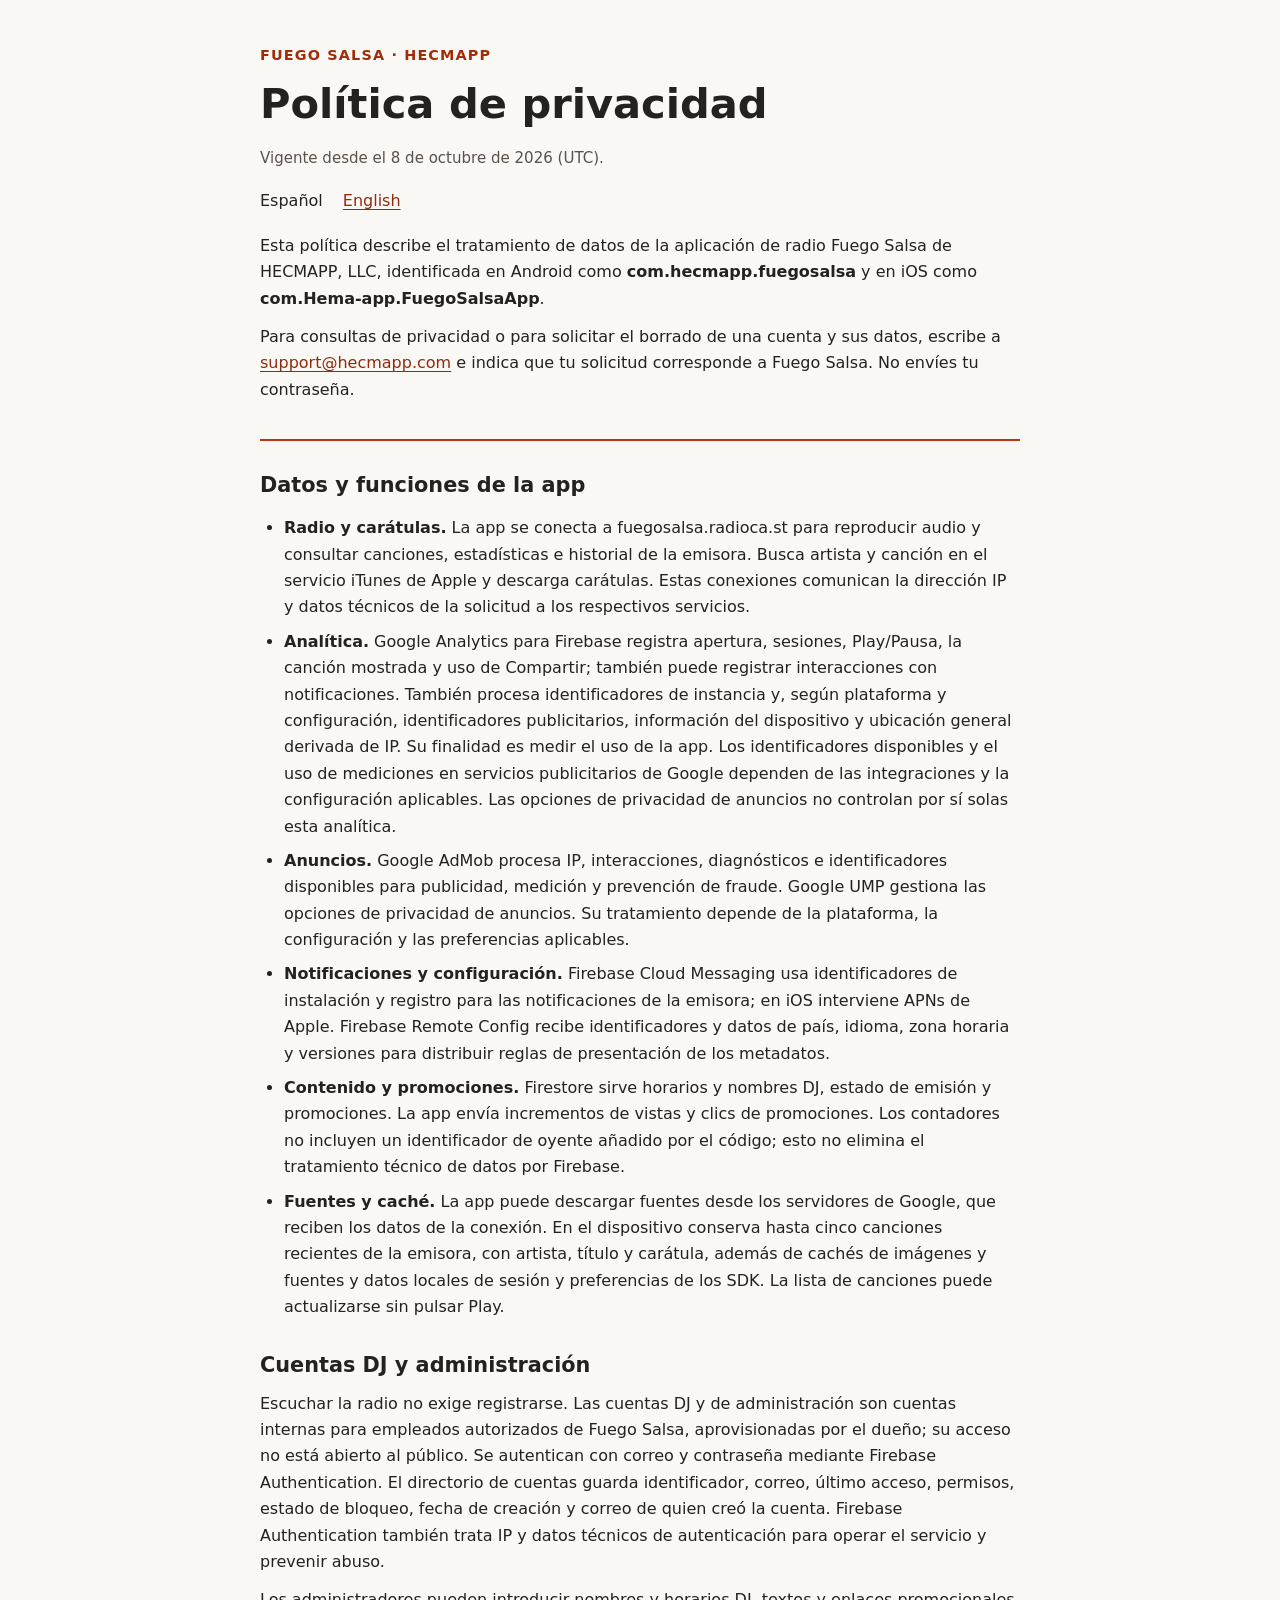
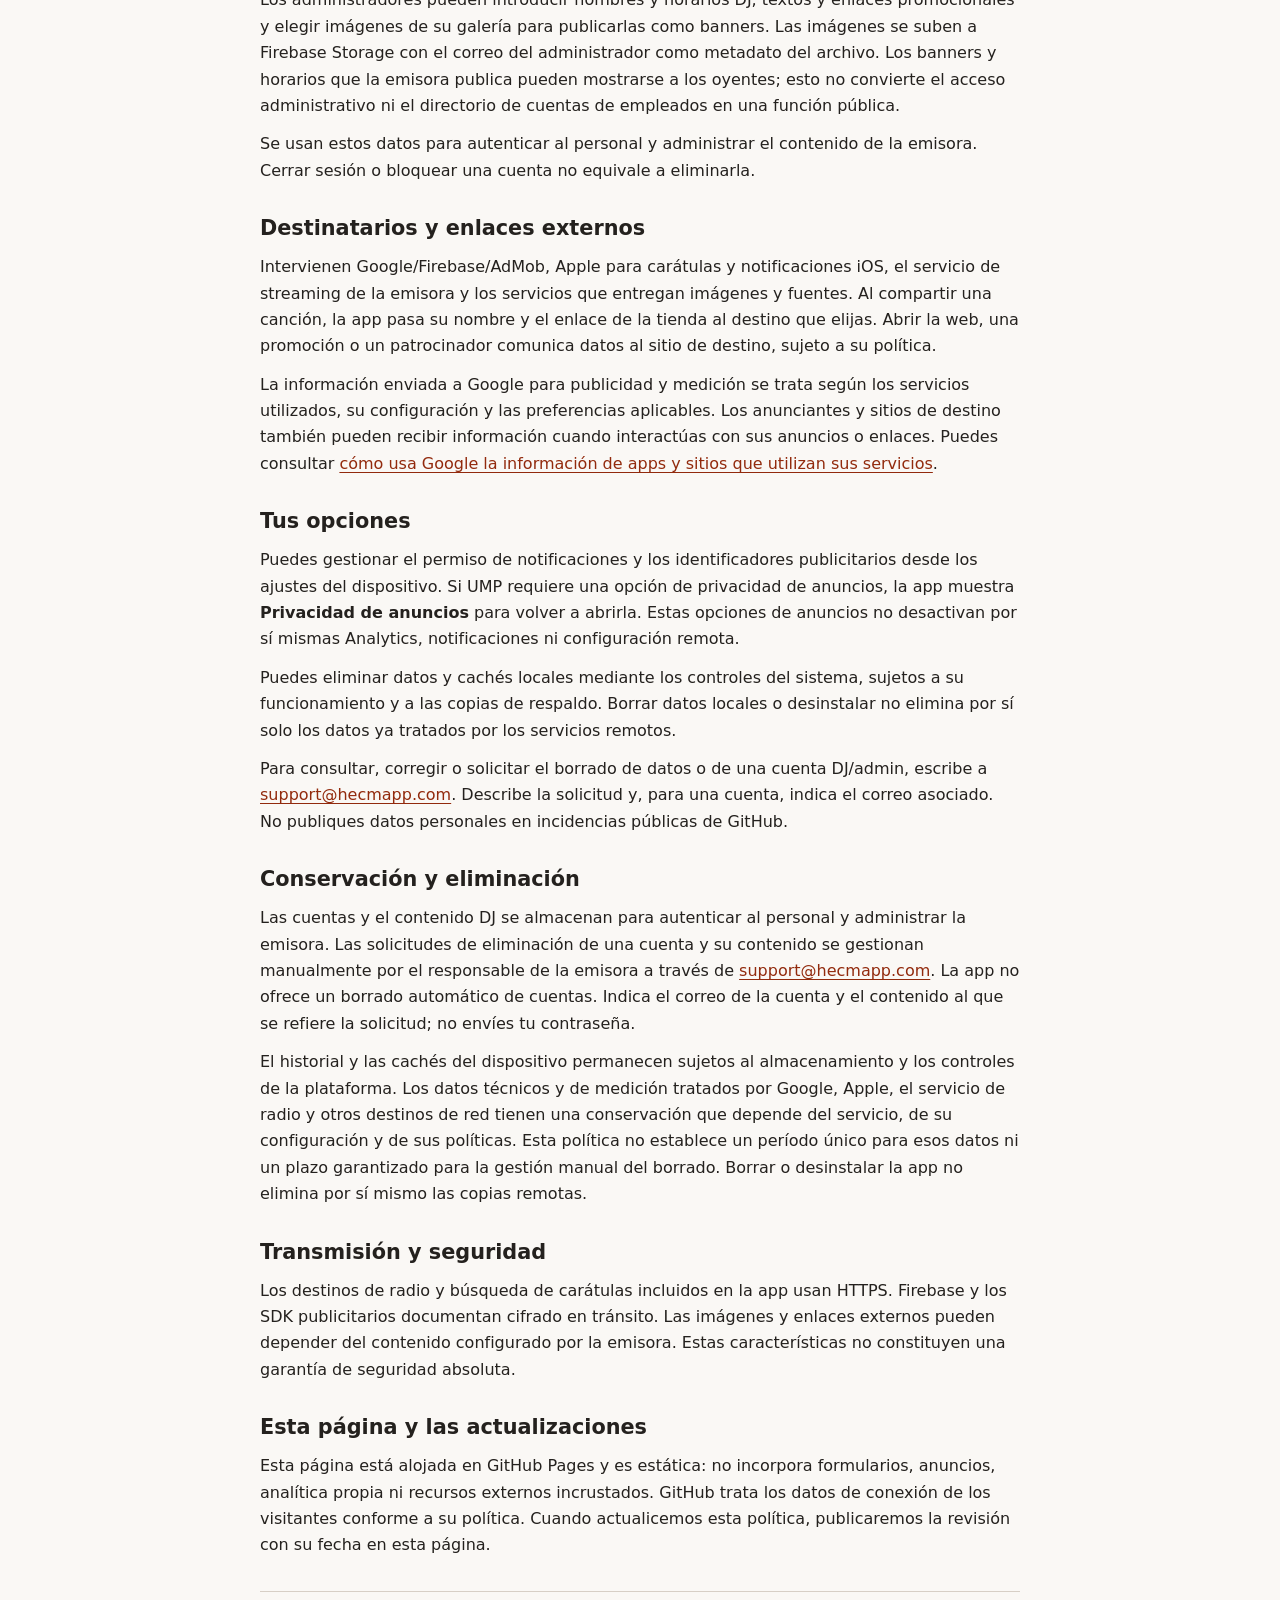
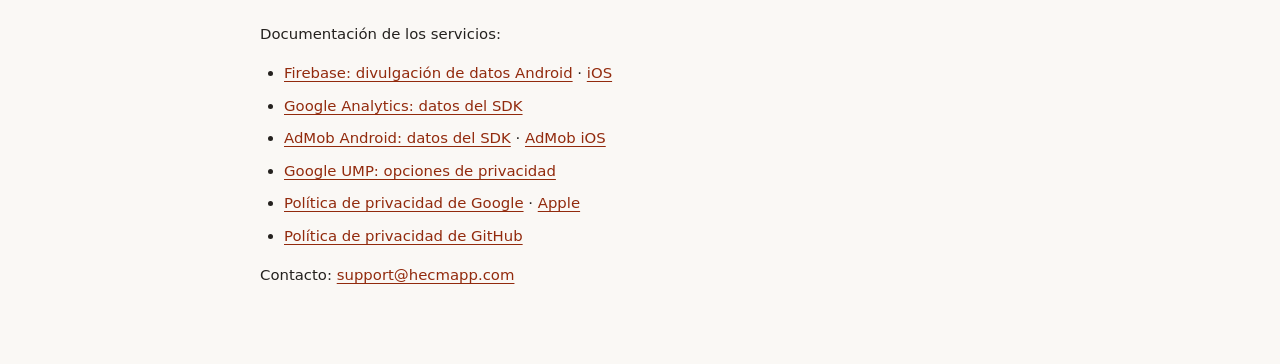
==== index.html @ 74feadb2 "Publish Fuego Salsa privacy policy in Spanish and English" ====
<!doctype html>
<html lang="es">
<head>
<meta charset="utf-8">
<meta name="viewport" content="width=device-width,initial-scale=1">
<meta name="robots" content="index,follow">
<title>Política de privacidad de Fuego Salsa</title>
<meta name="description" content="Política de privacidad de Fuego Salsa de HECMAPP, LLC.">
<link rel="stylesheet" href="styles.css">
<link rel="alternate" hreflang="en" href="en.html">
</head>
<body><main>
<header>
<p class="brand">FUEGO SALSA · HECMAPP</p>
<h1>Política de privacidad</h1>
<p class="meta">Vigente desde el 8 de octubre de 2026 (UTC).</p>
<nav aria-label="Idioma"><span aria-current="page">Español</span><a href="en.html" lang="en">English</a></nav>
<p>Esta política describe el tratamiento de datos de la aplicación de radio Fuego Salsa de HECMAPP, LLC, identificada en Android como <strong>com.hecmapp.fuegosalsa</strong> y en iOS como <strong>com.Hema-app.FuegoSalsaApp</strong>.</p>
<p>Para consultas de privacidad o para solicitar el borrado de una cuenta y sus datos, escribe a <a href="mailto:support@hecmapp.com">support@hecmapp.com</a> e indica que tu solicitud corresponde a Fuego Salsa. No envíes tu contraseña.</p>
</header>
<section aria-labelledby="datos"><h2 id="datos">Datos y funciones de la app</h2>
<ul>
<li><strong>Radio y carátulas.</strong> La app se conecta a fuegosalsa.radioca.st para reproducir audio y consultar canciones, estadísticas e historial de la emisora. Busca artista y canción en el servicio iTunes de Apple y descarga carátulas. Estas conexiones comunican la dirección IP y datos técnicos de la solicitud a los respectivos servicios.</li>
<li><strong>Analítica.</strong> Google Analytics para Firebase registra apertura, sesiones, Play/Pausa, la canción mostrada y uso de Compartir; también puede registrar interacciones con notificaciones. También procesa identificadores de instancia y, según plataforma y configuración, identificadores publicitarios, información del dispositivo y ubicación general derivada de IP. Su finalidad es medir el uso de la app. Los identificadores disponibles y el uso de mediciones en servicios publicitarios de Google dependen de las integraciones y la configuración aplicables. Las opciones de privacidad de anuncios no controlan por sí solas esta analítica.</li>
<li><strong>Anuncios.</strong> Google AdMob procesa IP, interacciones, diagnósticos e identificadores disponibles para publicidad, medición y prevención de fraude. Google UMP gestiona las opciones de privacidad de anuncios. Su tratamiento depende de la plataforma, la configuración y las preferencias aplicables.</li>
<li><strong>Notificaciones y configuración.</strong> Firebase Cloud Messaging usa identificadores de instalación y registro para las notificaciones de la emisora; en iOS interviene APNs de Apple. Firebase Remote Config recibe identificadores y datos de país, idioma, zona horaria y versiones para distribuir reglas de presentación de los metadatos.</li>
<li><strong>Contenido y promociones.</strong> Firestore sirve horarios y nombres DJ, estado de emisión y promociones. La app envía incrementos de vistas y clics de promociones. Los contadores no incluyen un identificador de oyente añadido por el código; esto no elimina el tratamiento técnico de datos por Firebase.</li>
<li><strong>Fuentes y caché.</strong> La app puede descargar fuentes desde los servidores de Google, que reciben los datos de la conexión. En el dispositivo conserva hasta cinco canciones recientes de la emisora, con artista, título y carátula, además de cachés de imágenes y fuentes y datos locales de sesión y preferencias de los SDK. La lista de canciones puede actualizarse sin pulsar Play.</li>
</ul></section>
<section aria-labelledby="admin"><h2 id="admin">Cuentas DJ y administración</h2>
<p>Escuchar la radio no exige registrarse. Las cuentas DJ y de administración son cuentas internas para empleados autorizados de Fuego Salsa, aprovisionadas por el dueño; su acceso no está abierto al público. Se autentican con correo y contraseña mediante Firebase Authentication. El directorio de cuentas guarda identificador, correo, último acceso, permisos, estado de bloqueo, fecha de creación y correo de quien creó la cuenta. Firebase Authentication también trata IP y datos técnicos de autenticación para operar el servicio y prevenir abuso.</p>
<p>Los administradores pueden introducir nombres y horarios DJ, textos y enlaces promocionales y elegir imágenes de su galería para publicarlas como banners. Las imágenes se suben a Firebase Storage con el correo del administrador como metadato del archivo. Los banners y horarios que la emisora publica pueden mostrarse a los oyentes; esto no convierte el acceso administrativo ni el directorio de cuentas de empleados en una función pública.</p>
<p>Se usan estos datos para autenticar al personal y administrar el contenido de la emisora. Cerrar sesión o bloquear una cuenta no equivale a eliminarla.</p>
</section>
<section aria-labelledby="terceros"><h2 id="terceros">Destinatarios y enlaces externos</h2>
<p>Intervienen Google/Firebase/AdMob, Apple para carátulas y notificaciones iOS, el servicio de streaming de la emisora y los servicios que entregan imágenes y fuentes. Al compartir una canción, la app pasa su nombre y el enlace de la tienda al destino que elijas. Abrir la web, una promoción o un patrocinador comunica datos al sitio de destino, sujeto a su política.</p>
<p>La información enviada a Google para publicidad y medición se trata según los servicios utilizados, su configuración y las preferencias aplicables. Los anunciantes y sitios de destino también pueden recibir información cuando interactúas con sus anuncios o enlaces. Puedes consultar <a href="https://policies.google.com/technologies/partner-sites">cómo usa Google la información de apps y sitios que utilizan sus servicios</a>.</p>
</section>
<section aria-labelledby="opciones"><h2 id="opciones">Tus opciones</h2>
<p>Puedes gestionar el permiso de notificaciones y los identificadores publicitarios desde los ajustes del dispositivo. Si UMP requiere una opción de privacidad de anuncios, la app muestra <strong>Privacidad de anuncios</strong> para volver a abrirla. Estas opciones de anuncios no desactivan por sí mismas Analytics, notificaciones ni configuración remota.</p>
<p>Puedes eliminar datos y cachés locales mediante los controles del sistema, sujetos a su funcionamiento y a las copias de respaldo. Borrar datos locales o desinstalar no elimina por sí solo los datos ya tratados por los servicios remotos.</p>
<p>Para consultar, corregir o solicitar el borrado de datos o de una cuenta DJ/admin, escribe a <a href="mailto:support@hecmapp.com">support@hecmapp.com</a>. Describe la solicitud y, para una cuenta, indica el correo asociado. No publiques datos personales en incidencias públicas de GitHub.</p>
</section>
<section aria-labelledby="conservacion"><h2 id="conservacion">Conservación y eliminación</h2>
<p>Las cuentas y el contenido DJ se almacenan para autenticar al personal y administrar la emisora. Las solicitudes de eliminación de una cuenta y su contenido se gestionan manualmente por el responsable de la emisora a través de <a href="mailto:support@hecmapp.com">support@hecmapp.com</a>. La app no ofrece un borrado automático de cuentas. Indica el correo de la cuenta y el contenido al que se refiere la solicitud; no envíes tu contraseña.</p>
<p>El historial y las cachés del dispositivo permanecen sujetos al almacenamiento y los controles de la plataforma. Los datos técnicos y de medición tratados por Google, Apple, el servicio de radio y otros destinos de red tienen una conservación que depende del servicio, de su configuración y de sus políticas. Esta política no establece un período único para esos datos ni un plazo garantizado para la gestión manual del borrado. Borrar o desinstalar la app no elimina por sí mismo las copias remotas.</p>
</section>
<section aria-labelledby="seguridad"><h2 id="seguridad">Transmisión y seguridad</h2>
<p>Los destinos de radio y búsqueda de carátulas incluidos en la app usan HTTPS. Firebase y los SDK publicitarios documentan cifrado en tránsito. Las imágenes y enlaces externos pueden depender del contenido configurado por la emisora. Estas características no constituyen una garantía de seguridad absoluta.</p>
</section>
<section aria-labelledby="cambios"><h2 id="cambios">Esta página y las actualizaciones</h2>
<p>Esta página está alojada en GitHub Pages y es estática: no incorpora formularios, anuncios, analítica propia ni recursos externos incrustados. GitHub trata los datos de conexión de los visitantes conforme a su política. Cuando actualicemos esta política, publicaremos la revisión con su fecha en esta página.</p>
</section>
<footer><p>Documentación de los servicios:</p><ul>
<li><a href="https://firebase.google.com/docs/android/play-data-disclosure">Firebase: divulgación de datos Android</a> · <a href="https://firebase.google.com/docs/ios/app-store-data-collection">iOS</a></li>
<li><a href="https://support.google.com/analytics/answer/11582702">Google Analytics: datos del SDK</a></li>
<li><a href="https://developers.google.com/admob/android/privacy/play-data-disclosure">AdMob Android: datos del SDK</a> · <a href="https://developers.google.com/admob/ios/privacy/data-disclosure">AdMob iOS</a></li>
<li><a href="https://developers.google.com/admob/flutter/privacy">Google UMP: opciones de privacidad</a></li>
<li><a href="https://policies.google.com/privacy">Política de privacidad de Google</a> · <a href="https://www.apple.com/legal/privacy/en-ww/">Apple</a></li>
<li><a href="https://docs.github.com/en/site-policy/privacy-policies/github-general-privacy-statement">Política de privacidad de GitHub</a></li>
</ul><p>Contacto: <a href="mailto:support@hecmapp.com">support@hecmapp.com</a></p></footer>
</main></body></html>
---- styles.css ----
:root{color-scheme:light;font-family:system-ui,-apple-system,BlinkMacSystemFont,"Segoe UI",sans-serif;color:#24211e;background:#faf8f5;line-height:1.65}*{box-sizing:border-box}body{margin:0}main{width:min(100% - 40px,760px);margin:0 auto;padding:32px 0 64px;overflow-wrap:anywhere}header{border-bottom:2px solid #bc370d;padding-bottom:24px;margin-bottom:28px}.brand{font-weight:750;color:#a02d09;letter-spacing:.08em;font-size:.9rem}h1{font-size:clamp(1.9rem,7vw,2.6rem);line-height:1.15;margin:12px 0 18px}h2{font-size:1.3rem;line-height:1.35;margin:30px 0 12px}p{margin:12px 0}a{color:#922a0d;text-underline-offset:3px;overflow-wrap:anywhere}a:focus-visible{outline:3px solid #922a0d;outline-offset:4px}nav{display:flex;gap:20px;flex-wrap:wrap;margin:18px 0}.meta{color:#5a514a;font-size:.94rem}ul{padding-left:24px}li{margin:8px 0}footer{border-top:1px solid #d7cfc6;padding-top:18px;margin-top:32px;font-size:.93rem}@media print{body{background:#fff}main{width:100%;padding:0}nav{display:none}}
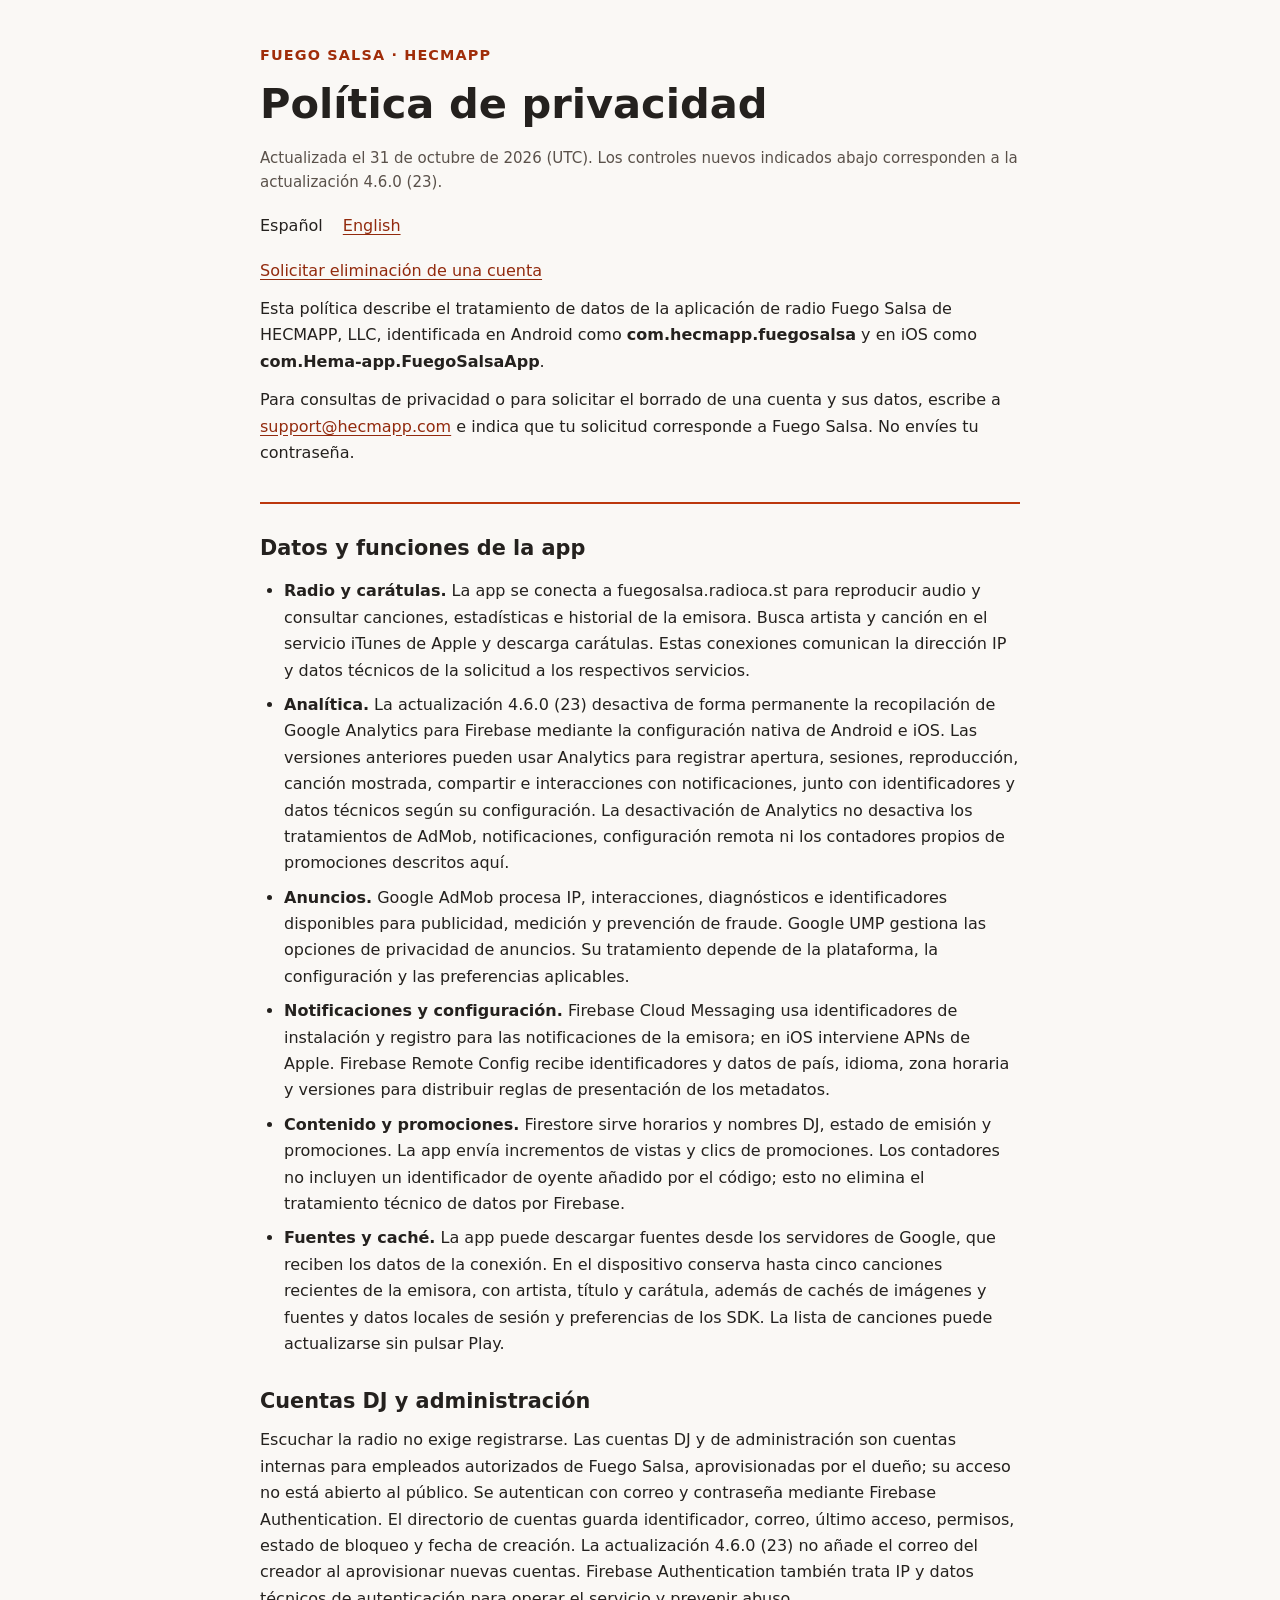
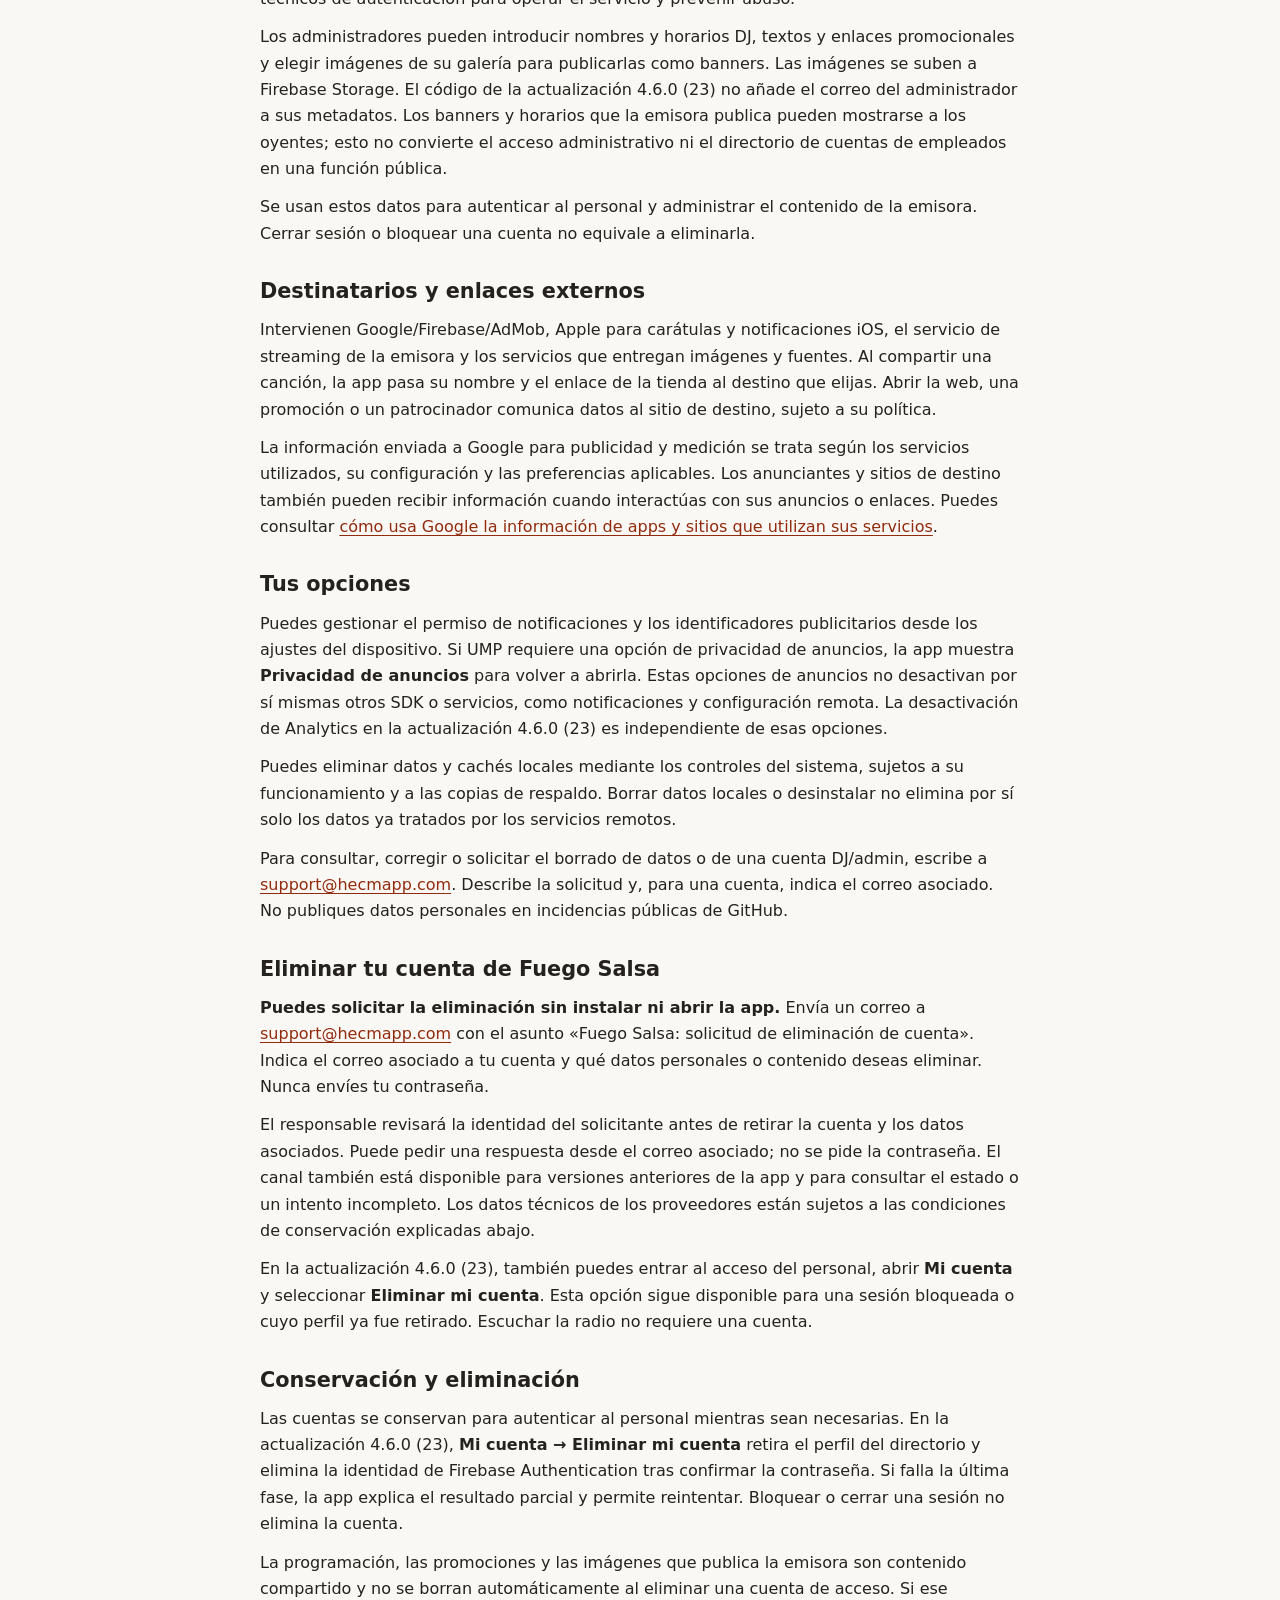
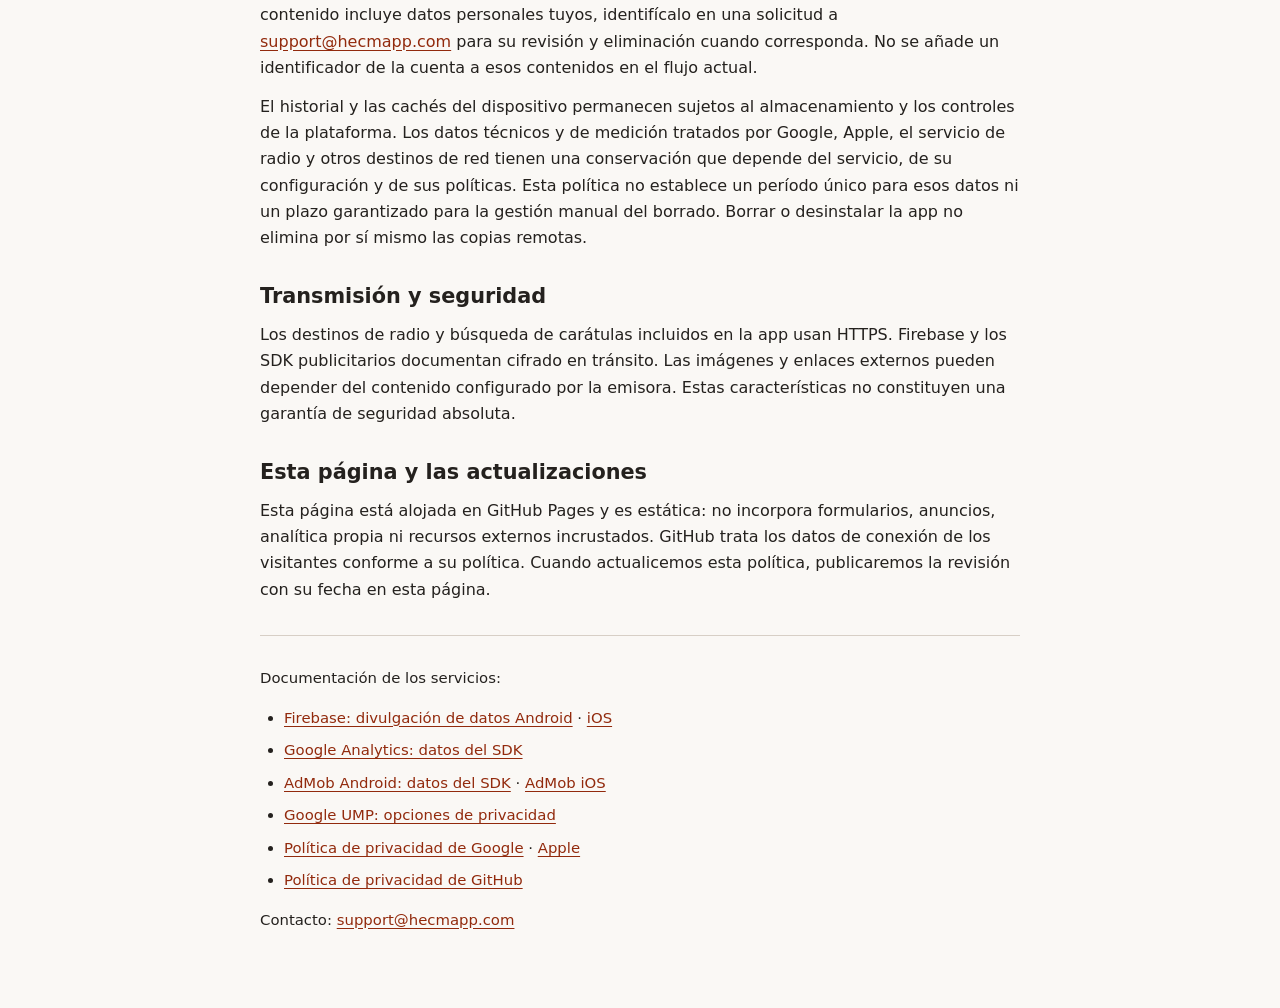
==== commit fcdc2689: "docs(privacy): explain account deletion and version 4.6 data controls" ====
--- a/index.html
+++ b/index.html
@@ -13,23 +13,23 @@
 <header>
 <p class="brand">FUEGO SALSA · HECMAPP</p>
 <h1>Política de privacidad</h1>
-<p class="meta">Vigente desde el 8 de octubre de 2026 (UTC).</p>
-<nav aria-label="Idioma"><span aria-current="page">Español</span><a href="en.html" lang="en">English</a></nav>
+<p class="meta">Actualizada el 31 de octubre de 2026 (UTC). Los controles nuevos indicados abajo corresponden a la actualización 4.6.0 (23).</p>
+<nav aria-label="Idioma"><span aria-current="page">Español</span><a href="en.html" lang="en">English</a></nav><p><a href="#eliminar-cuenta">Solicitar eliminación de una cuenta</a></p>
 <p>Esta política describe el tratamiento de datos de la aplicación de radio Fuego Salsa de HECMAPP, LLC, identificada en Android como <strong>com.hecmapp.fuegosalsa</strong> y en iOS como <strong>com.Hema-app.FuegoSalsaApp</strong>.</p>
 <p>Para consultas de privacidad o para solicitar el borrado de una cuenta y sus datos, escribe a <a href="mailto:support@hecmapp.com">support@hecmapp.com</a> e indica que tu solicitud corresponde a Fuego Salsa. No envíes tu contraseña.</p>
 </header>
 <section aria-labelledby="datos"><h2 id="datos">Datos y funciones de la app</h2>
 <ul>
 <li><strong>Radio y carátulas.</strong> La app se conecta a fuegosalsa.radioca.st para reproducir audio y consultar canciones, estadísticas e historial de la emisora. Busca artista y canción en el servicio iTunes de Apple y descarga carátulas. Estas conexiones comunican la dirección IP y datos técnicos de la solicitud a los respectivos servicios.</li>
-<li><strong>Analítica.</strong> Google Analytics para Firebase registra apertura, sesiones, Play/Pausa, la canción mostrada y uso de Compartir; también puede registrar interacciones con notificaciones. También procesa identificadores de instancia y, según plataforma y configuración, identificadores publicitarios, información del dispositivo y ubicación general derivada de IP. Su finalidad es medir el uso de la app. Los identificadores disponibles y el uso de mediciones en servicios publicitarios de Google dependen de las integraciones y la configuración aplicables. Las opciones de privacidad de anuncios no controlan por sí solas esta analítica.</li>
+<li><strong>Analítica.</strong> La actualización 4.6.0 (23) desactiva de forma permanente la recopilación de Google Analytics para Firebase mediante la configuración nativa de Android e iOS. Las versiones anteriores pueden usar Analytics para registrar apertura, sesiones, reproducción, canción mostrada, compartir e interacciones con notificaciones, junto con identificadores y datos técnicos según su configuración. La desactivación de Analytics no desactiva los tratamientos de AdMob, notificaciones, configuración remota ni los contadores propios de promociones descritos aquí.</li>
 <li><strong>Anuncios.</strong> Google AdMob procesa IP, interacciones, diagnósticos e identificadores disponibles para publicidad, medición y prevención de fraude. Google UMP gestiona las opciones de privacidad de anuncios. Su tratamiento depende de la plataforma, la configuración y las preferencias aplicables.</li>
 <li><strong>Notificaciones y configuración.</strong> Firebase Cloud Messaging usa identificadores de instalación y registro para las notificaciones de la emisora; en iOS interviene APNs de Apple. Firebase Remote Config recibe identificadores y datos de país, idioma, zona horaria y versiones para distribuir reglas de presentación de los metadatos.</li>
 <li><strong>Contenido y promociones.</strong> Firestore sirve horarios y nombres DJ, estado de emisión y promociones. La app envía incrementos de vistas y clics de promociones. Los contadores no incluyen un identificador de oyente añadido por el código; esto no elimina el tratamiento técnico de datos por Firebase.</li>
 <li><strong>Fuentes y caché.</strong> La app puede descargar fuentes desde los servidores de Google, que reciben los datos de la conexión. En el dispositivo conserva hasta cinco canciones recientes de la emisora, con artista, título y carátula, además de cachés de imágenes y fuentes y datos locales de sesión y preferencias de los SDK. La lista de canciones puede actualizarse sin pulsar Play.</li>
 </ul></section>
 <section aria-labelledby="admin"><h2 id="admin">Cuentas DJ y administración</h2>
-<p>Escuchar la radio no exige registrarse. Las cuentas DJ y de administración son cuentas internas para empleados autorizados de Fuego Salsa, aprovisionadas por el dueño; su acceso no está abierto al público. Se autentican con correo y contraseña mediante Firebase Authentication. El directorio de cuentas guarda identificador, correo, último acceso, permisos, estado de bloqueo, fecha de creación y correo de quien creó la cuenta. Firebase Authentication también trata IP y datos técnicos de autenticación para operar el servicio y prevenir abuso.</p>
-<p>Los administradores pueden introducir nombres y horarios DJ, textos y enlaces promocionales y elegir imágenes de su galería para publicarlas como banners. Las imágenes se suben a Firebase Storage con el correo del administrador como metadato del archivo. Los banners y horarios que la emisora publica pueden mostrarse a los oyentes; esto no convierte el acceso administrativo ni el directorio de cuentas de empleados en una función pública.</p>
+<p>Escuchar la radio no exige registrarse. Las cuentas DJ y de administración son cuentas internas para empleados autorizados de Fuego Salsa, aprovisionadas por el dueño; su acceso no está abierto al público. Se autentican con correo y contraseña mediante Firebase Authentication. El directorio de cuentas guarda identificador, correo, último acceso, permisos, estado de bloqueo y fecha de creación. La actualización 4.6.0 (23) no añade el correo del creador al aprovisionar nuevas cuentas. Firebase Authentication también trata IP y datos técnicos de autenticación para operar el servicio y prevenir abuso.</p>
+<p>Los administradores pueden introducir nombres y horarios DJ, textos y enlaces promocionales y elegir imágenes de su galería para publicarlas como banners. Las imágenes se suben a Firebase Storage. El código de la actualización 4.6.0 (23) no añade el correo del administrador a sus metadatos. Los banners y horarios que la emisora publica pueden mostrarse a los oyentes; esto no convierte el acceso administrativo ni el directorio de cuentas de empleados en una función pública.</p>
 <p>Se usan estos datos para autenticar al personal y administrar el contenido de la emisora. Cerrar sesión o bloquear una cuenta no equivale a eliminarla.</p>
 </section>
 <section aria-labelledby="terceros"><h2 id="terceros">Destinatarios y enlaces externos</h2>
@@ -37,12 +37,17 @@
 <p>La información enviada a Google para publicidad y medición se trata según los servicios utilizados, su configuración y las preferencias aplicables. Los anunciantes y sitios de destino también pueden recibir información cuando interactúas con sus anuncios o enlaces. Puedes consultar <a href="https://policies.google.com/technologies/partner-sites">cómo usa Google la información de apps y sitios que utilizan sus servicios</a>.</p>
 </section>
 <section aria-labelledby="opciones"><h2 id="opciones">Tus opciones</h2>
-<p>Puedes gestionar el permiso de notificaciones y los identificadores publicitarios desde los ajustes del dispositivo. Si UMP requiere una opción de privacidad de anuncios, la app muestra <strong>Privacidad de anuncios</strong> para volver a abrirla. Estas opciones de anuncios no desactivan por sí mismas Analytics, notificaciones ni configuración remota.</p>
+<p>Puedes gestionar el permiso de notificaciones y los identificadores publicitarios desde los ajustes del dispositivo. Si UMP requiere una opción de privacidad de anuncios, la app muestra <strong>Privacidad de anuncios</strong> para volver a abrirla. Estas opciones de anuncios no desactivan por sí mismas otros SDK o servicios, como notificaciones y configuración remota. La desactivación de Analytics en la actualización 4.6.0 (23) es independiente de esas opciones.</p>
 <p>Puedes eliminar datos y cachés locales mediante los controles del sistema, sujetos a su funcionamiento y a las copias de respaldo. Borrar datos locales o desinstalar no elimina por sí solo los datos ya tratados por los servicios remotos.</p>
 <p>Para consultar, corregir o solicitar el borrado de datos o de una cuenta DJ/admin, escribe a <a href="mailto:support@hecmapp.com">support@hecmapp.com</a>. Describe la solicitud y, para una cuenta, indica el correo asociado. No publiques datos personales en incidencias públicas de GitHub.</p>
 </section>
+<section aria-labelledby="eliminar-cuenta"><h2 id="eliminar-cuenta">Eliminar tu cuenta de Fuego Salsa</h2>
+<p><strong>Puedes solicitar la eliminación sin instalar ni abrir la app.</strong> Envía un correo a <a href="mailto:support@hecmapp.com?subject=Fuego%20Salsa%3A%20solicitud%20de%20eliminaci%C3%B3n%20de%20cuenta">support@hecmapp.com</a> con el asunto «Fuego Salsa: solicitud de eliminación de cuenta». Indica el correo asociado a tu cuenta y qué datos personales o contenido deseas eliminar. Nunca envíes tu contraseña.</p>
+<p>El responsable revisará la identidad del solicitante antes de retirar la cuenta y los datos asociados. Puede pedir una respuesta desde el correo asociado; no se pide la contraseña. El canal también está disponible para versiones anteriores de la app y para consultar el estado o un intento incompleto. Los datos técnicos de los proveedores están sujetos a las condiciones de conservación explicadas abajo.</p>
+<p>En la actualización 4.6.0 (23), también puedes entrar al acceso del personal, abrir <strong>Mi cuenta</strong> y seleccionar <strong>Eliminar mi cuenta</strong>. Esta opción sigue disponible para una sesión bloqueada o cuyo perfil ya fue retirado. Escuchar la radio no requiere una cuenta.</p>
+</section>
 <section aria-labelledby="conservacion"><h2 id="conservacion">Conservación y eliminación</h2>
-<p>Las cuentas y el contenido DJ se almacenan para autenticar al personal y administrar la emisora. Las solicitudes de eliminación de una cuenta y su contenido se gestionan manualmente por el responsable de la emisora a través de <a href="mailto:support@hecmapp.com">support@hecmapp.com</a>. La app no ofrece un borrado automático de cuentas. Indica el correo de la cuenta y el contenido al que se refiere la solicitud; no envíes tu contraseña.</p>
+<p>Las cuentas se conservan para autenticar al personal mientras sean necesarias. En la actualización 4.6.0 (23), <strong>Mi cuenta → Eliminar mi cuenta</strong> retira el perfil del directorio y elimina la identidad de Firebase Authentication tras confirmar la contraseña. Si falla la última fase, la app explica el resultado parcial y permite reintentar. Bloquear o cerrar una sesión no elimina la cuenta.</p><p>La programación, las promociones y las imágenes que publica la emisora son contenido compartido y no se borran automáticamente al eliminar una cuenta de acceso. Si ese contenido incluye datos personales tuyos, identifícalo en una solicitud a <a href="mailto:support@hecmapp.com">support@hecmapp.com</a> para su revisión y eliminación cuando corresponda. No se añade un identificador de la cuenta a esos contenidos en el flujo actual.</p>
 <p>El historial y las cachés del dispositivo permanecen sujetos al almacenamiento y los controles de la plataforma. Los datos técnicos y de medición tratados por Google, Apple, el servicio de radio y otros destinos de red tienen una conservación que depende del servicio, de su configuración y de sus políticas. Esta política no establece un período único para esos datos ni un plazo garantizado para la gestión manual del borrado. Borrar o desinstalar la app no elimina por sí mismo las copias remotas.</p>
 </section>
 <section aria-labelledby="seguridad"><h2 id="seguridad">Transmisión y seguridad</h2>
